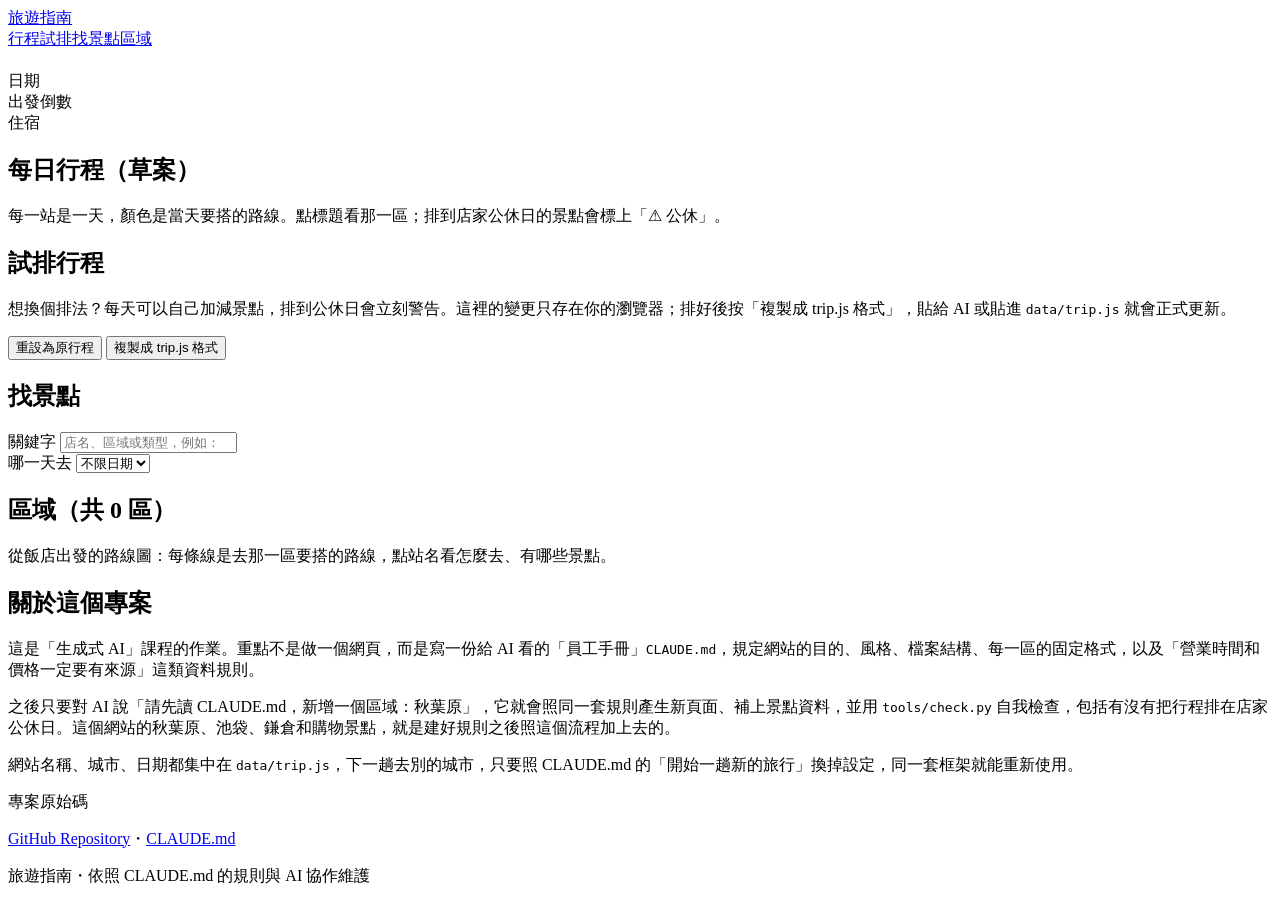
==== index.html @ 91788324 "Add files via upload" ====
<!DOCTYPE html>
<html lang="zh-Hant-TW">
<head>
  <meta charset="UTF-8">
  <meta name="viewport" content="width=device-width, initial-scale=1">
  <title>旅遊指南</title>
  <meta name="description" content="一個區域一頁的自由行指南。每個景點都附營業時間、公休日、價格與資料來源。">
  <link rel="stylesheet" href="assets/css/style.css">
</head>
<body>
  <header class="site-bar">
    <div class="container">
      <a class="site-logo" href="index.html">旅遊指南</a>
      <nav><a href="#itinerary">行程</a><a href="#plan">試排</a><a href="#search">找景點</a><a href="#areas">區域</a></nav>
    </div>
  </header>

  <header class="home-hero">
    <div class="container">
      <p class="kicker" id="trip-kicker"></p>
      <h1 id="trip-title"></h1>
      <dl class="trip-meta">
        <div><dt>日期</dt><dd><span class="num" id="trip-dates"></span></dd></div>
        <div><dt>出發倒數</dt><dd><span class="num" id="countdown"></span></dd></div>
        <div><dt>住宿</dt><dd id="hotel-name"></dd></div>
      </dl>
      <ol class="route-strip" id="route-strip" aria-label="每天去哪一區"></ol>
    </div>
  </header>

  <main class="container sheet">

    <section id="itinerary">
      <h2>每日行程（草案）</h2>
      <p>每一站是一天，顏色是當天要搭的路線。點標題看那一區；排到店家公休日的景點會標上「⚠ 公休」。</p>
      <ol class="day-list" id="day-list"></ol>
    </section>

    <section id="plan">
      <h2>試排行程</h2>
      <p>想換個排法？每天可以自己加減景點，排到公休日會立刻警告。這裡的變更只存在你的瀏覽器；排好後按「複製成 trip.js 格式」，貼給 AI 或貼進 <code>data/trip.js</code> 就會正式更新。</p>
      <div class="planner" id="planner"></div>
      <div class="planner-foot">
        <p class="planner-total" id="planner-total" aria-live="polite"></p>
        <div class="planner-actions">
          <button type="button" class="btn" id="planner-reset">重設為原行程</button>
          <button type="button" class="btn primary" id="planner-copy">複製成 trip.js 格式</button>
        </div>
        <p class="planner-msg" id="planner-msg" aria-live="polite"></p>
        <textarea class="planner-out" id="planner-out" rows="8" readonly hidden aria-label="trip.js 的 days 資料"></textarea>
      </div>
    </section>

    <section id="search">
      <h2>找景點</h2>
      <form class="search" id="spot-search" role="search">
        <div class="field grow">
          <label for="q">關鍵字</label>
          <input id="q" type="search" placeholder="店名、區域或類型，例如：書店、Animate、鎌倉" autocomplete="off">
        </div>
        <div class="field">
          <label for="q-day">哪一天去</label>
          <select id="q-day"><option value="">不限日期</option></select>
        </div>
      </form>
      <div class="chip-row" id="q-chips" aria-label="依類型篩選"></div>
      <p class="search-count" id="q-count" aria-live="polite"></p>
      <ul class="result-list" id="q-results"></ul>
    </section>

    <section id="areas">
      <h2>區域（共 <span id="area-count">0</span> 區）</h2>
      <p>從飯店出發的路線圖：每條線是去那一區要搭的路線，點站名看怎麼去、有哪些景點。</p>
      <div class="spider" id="spider-map"></div>
      <div class="spider-info" id="map-info" aria-live="polite"></div>
      <ol class="area-list" id="area-list"></ol>
    </section>

    <section id="about">
      <h2>關於這個專案</h2>
      <p>這是「生成式 AI」課程的作業。重點不是做一個網頁，而是寫一份給 AI 看的「員工手冊」<code>CLAUDE.md</code>，規定網站的目的、風格、檔案結構、每一區的固定格式，以及「營業時間和價格一定要有來源」這類資料規則。</p>
      <p>之後只要對 AI 說「請先讀 CLAUDE.md，新增一個區域：秋葉原」，它就會照同一套規則產生新頁面、補上景點資料，並用 <code>tools/check.py</code> 自我檢查，包括有沒有把行程排在店家公休日。這個網站的秋葉原、池袋、鎌倉和購物景點，就是建好規則之後照這個流程加上去的。</p>
      <p>網站名稱、城市、日期都集中在 <code>data/trip.js</code>，下一趟去別的城市，只要照 CLAUDE.md 的「開始一趟新的旅行」換掉設定，同一套框架就能重新使用。</p>
      <div class="callout note">
        <p class="callout-title">專案原始碼</p>
        <p><a href="https://github.com/YOUR-GITHUB-NAME/tokyo-guide">GitHub Repository</a>・<a href="https://github.com/YOUR-GITHUB-NAME/tokyo-guide/blob/main/CLAUDE.md">CLAUDE.md</a></p>
      </div>
    </section>

    <p class="rate-note" id="rate-note"></p>
  </main>

  <footer class="site-footer">
    <div class="container"><span data-site-name>旅遊指南</span>・依照 CLAUDE.md 的規則與 AI 協作維護</div>
  </footer>

  <script src="data/trip.js"></script>
  <script src="data/areas.js"></script>
  <script src="data/spots.js"></script>
  <script src="assets/js/site.js"></script>
</body>
</html>
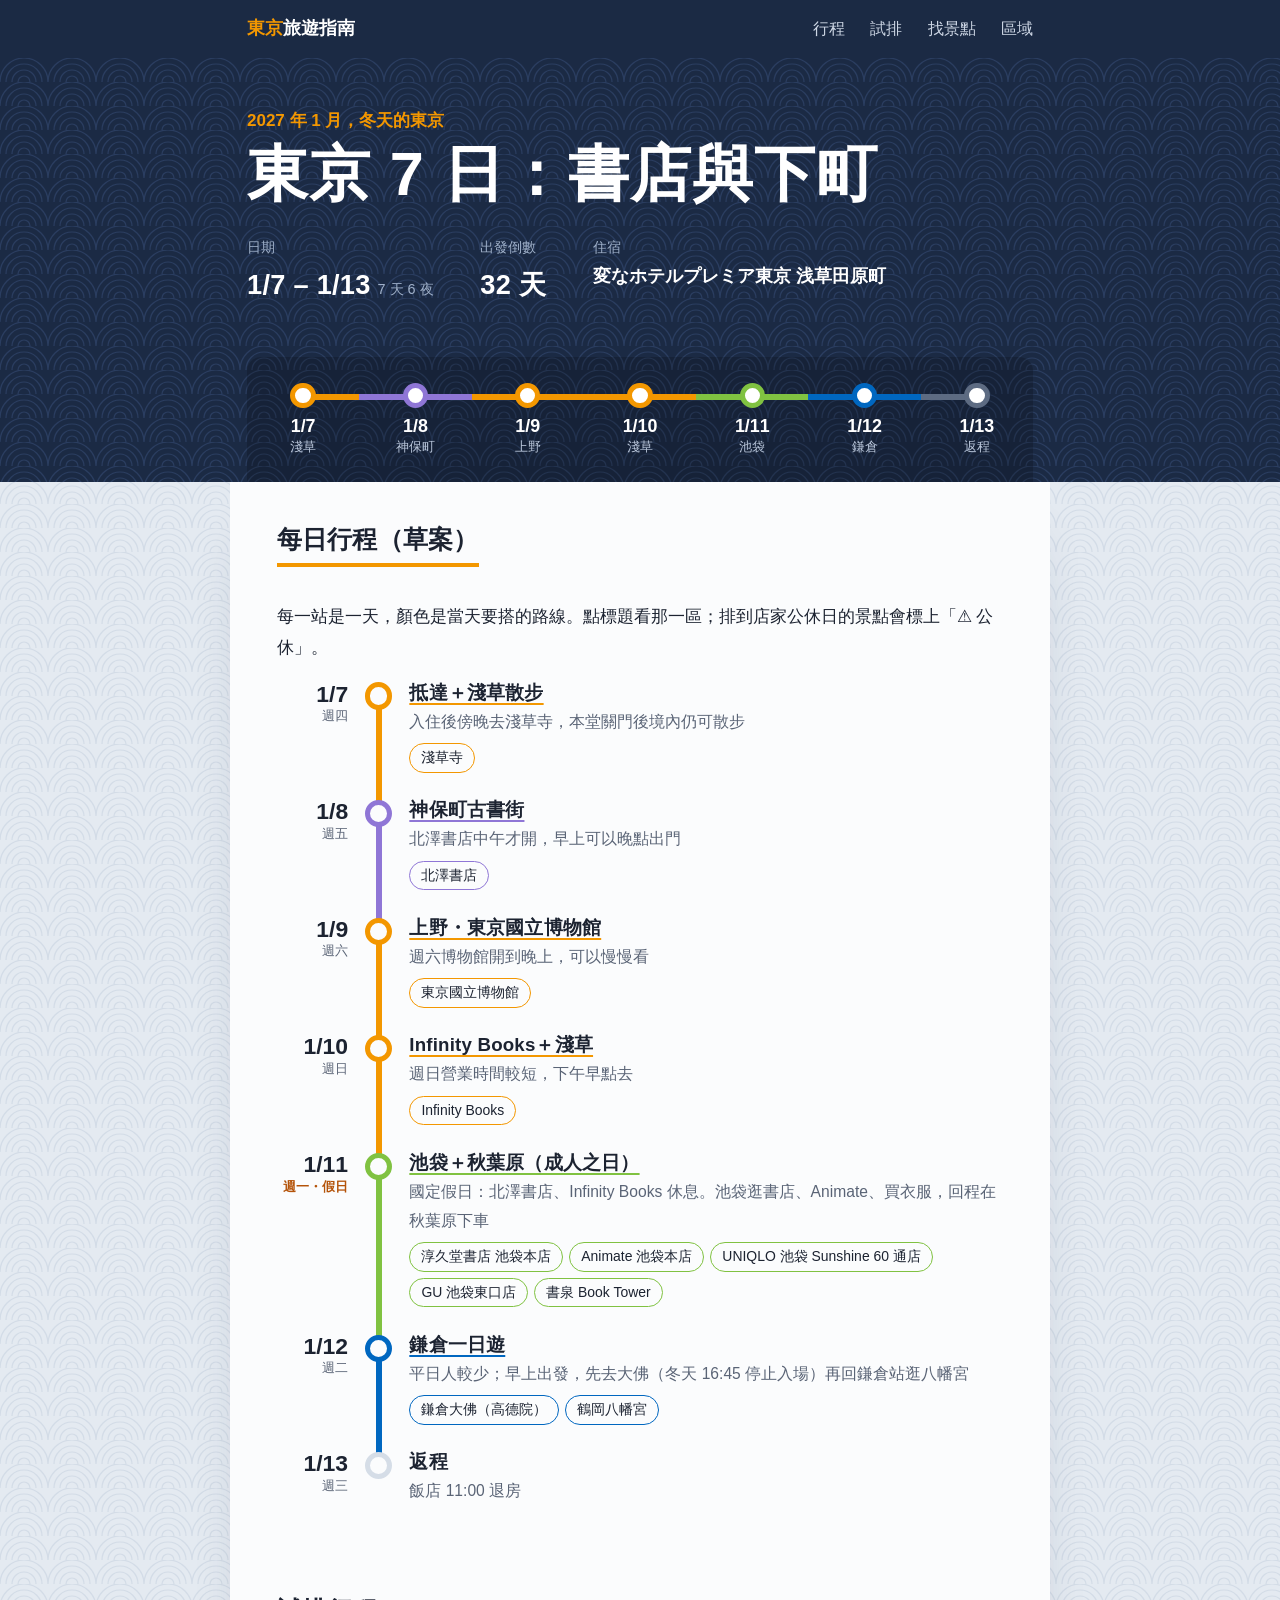
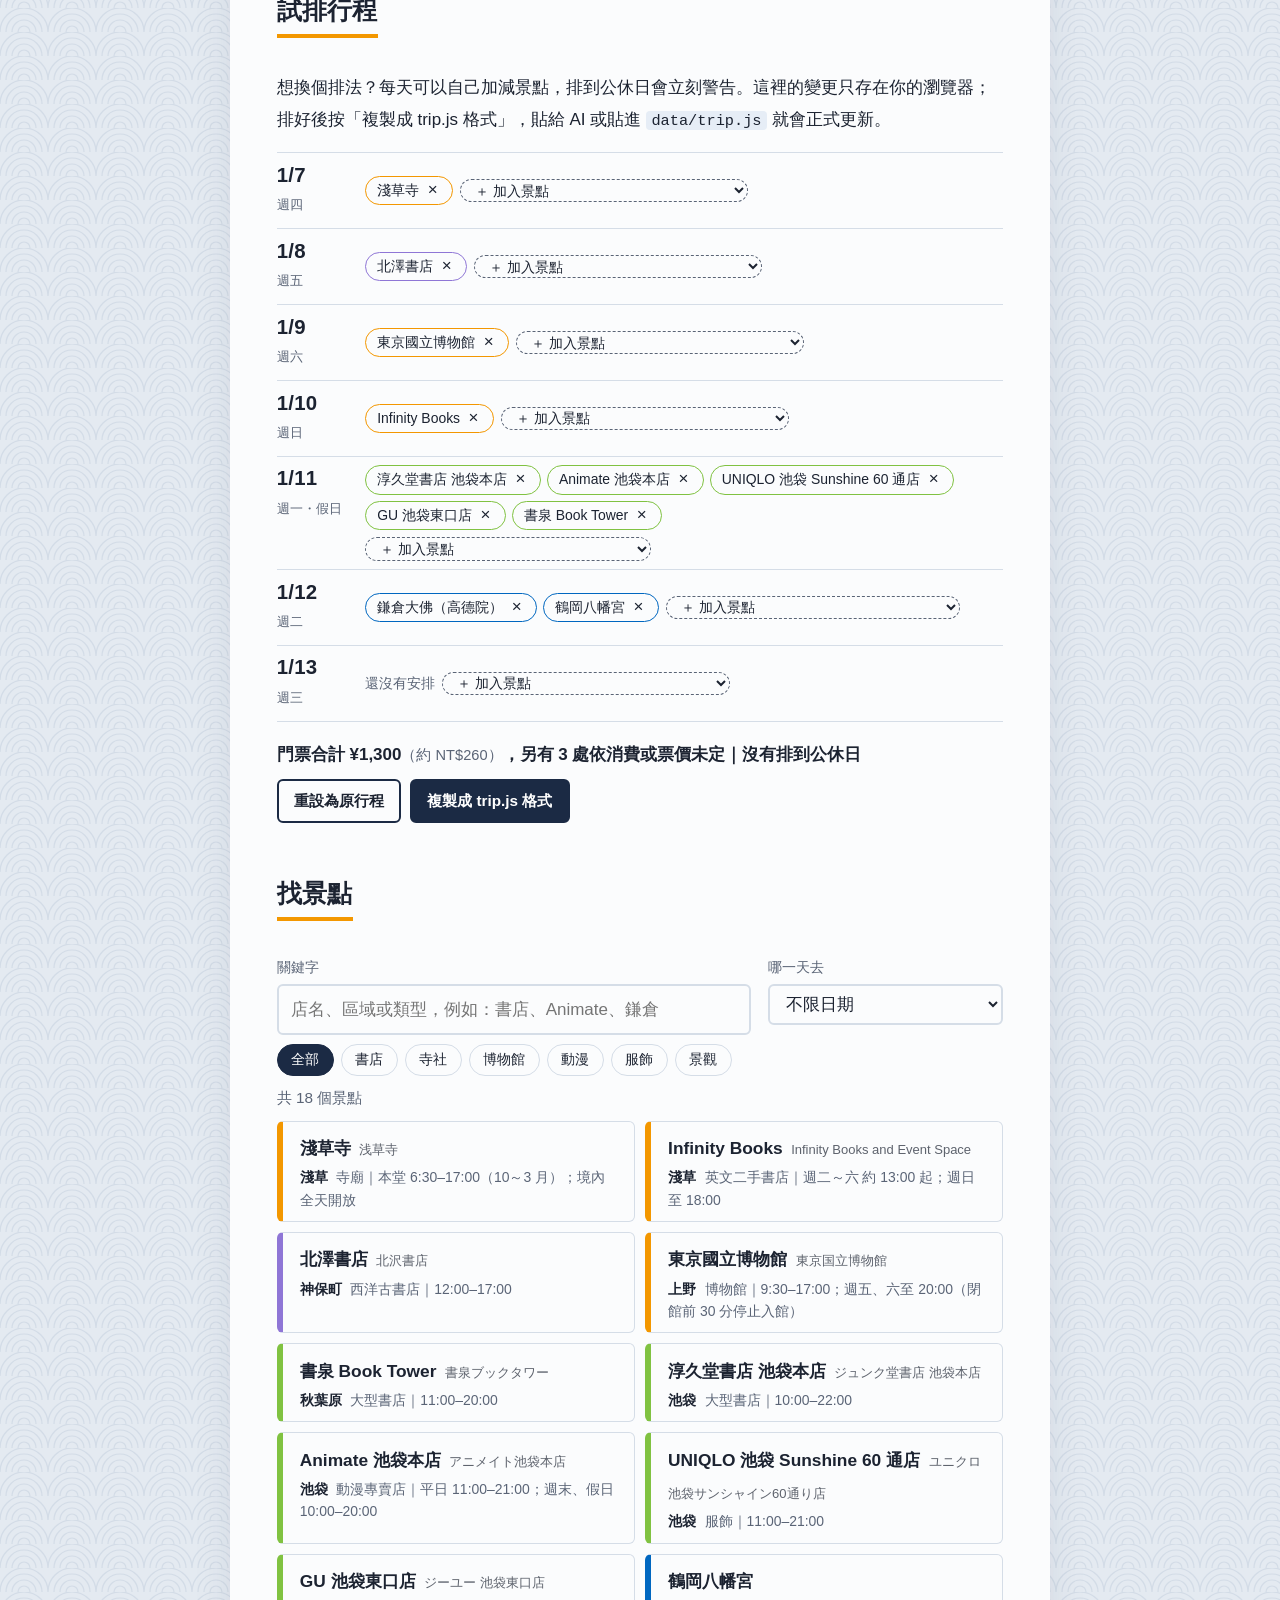
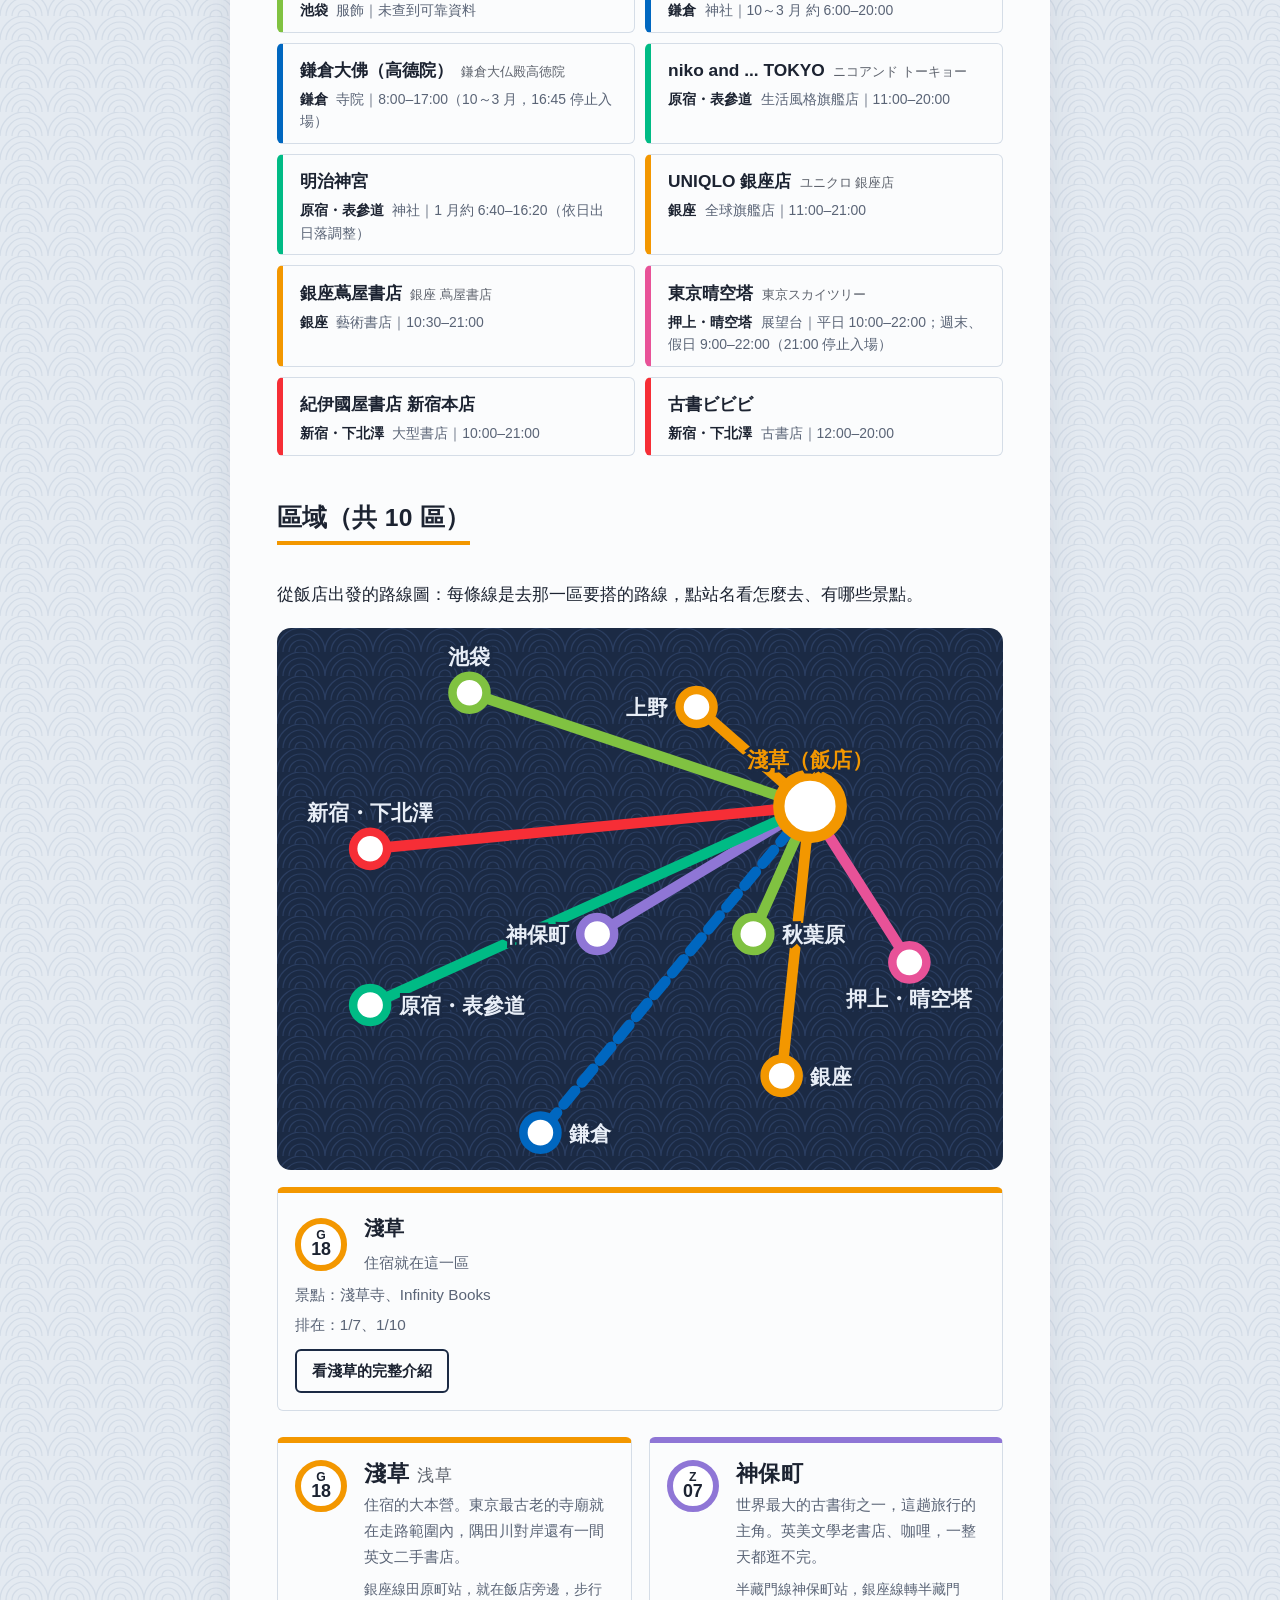
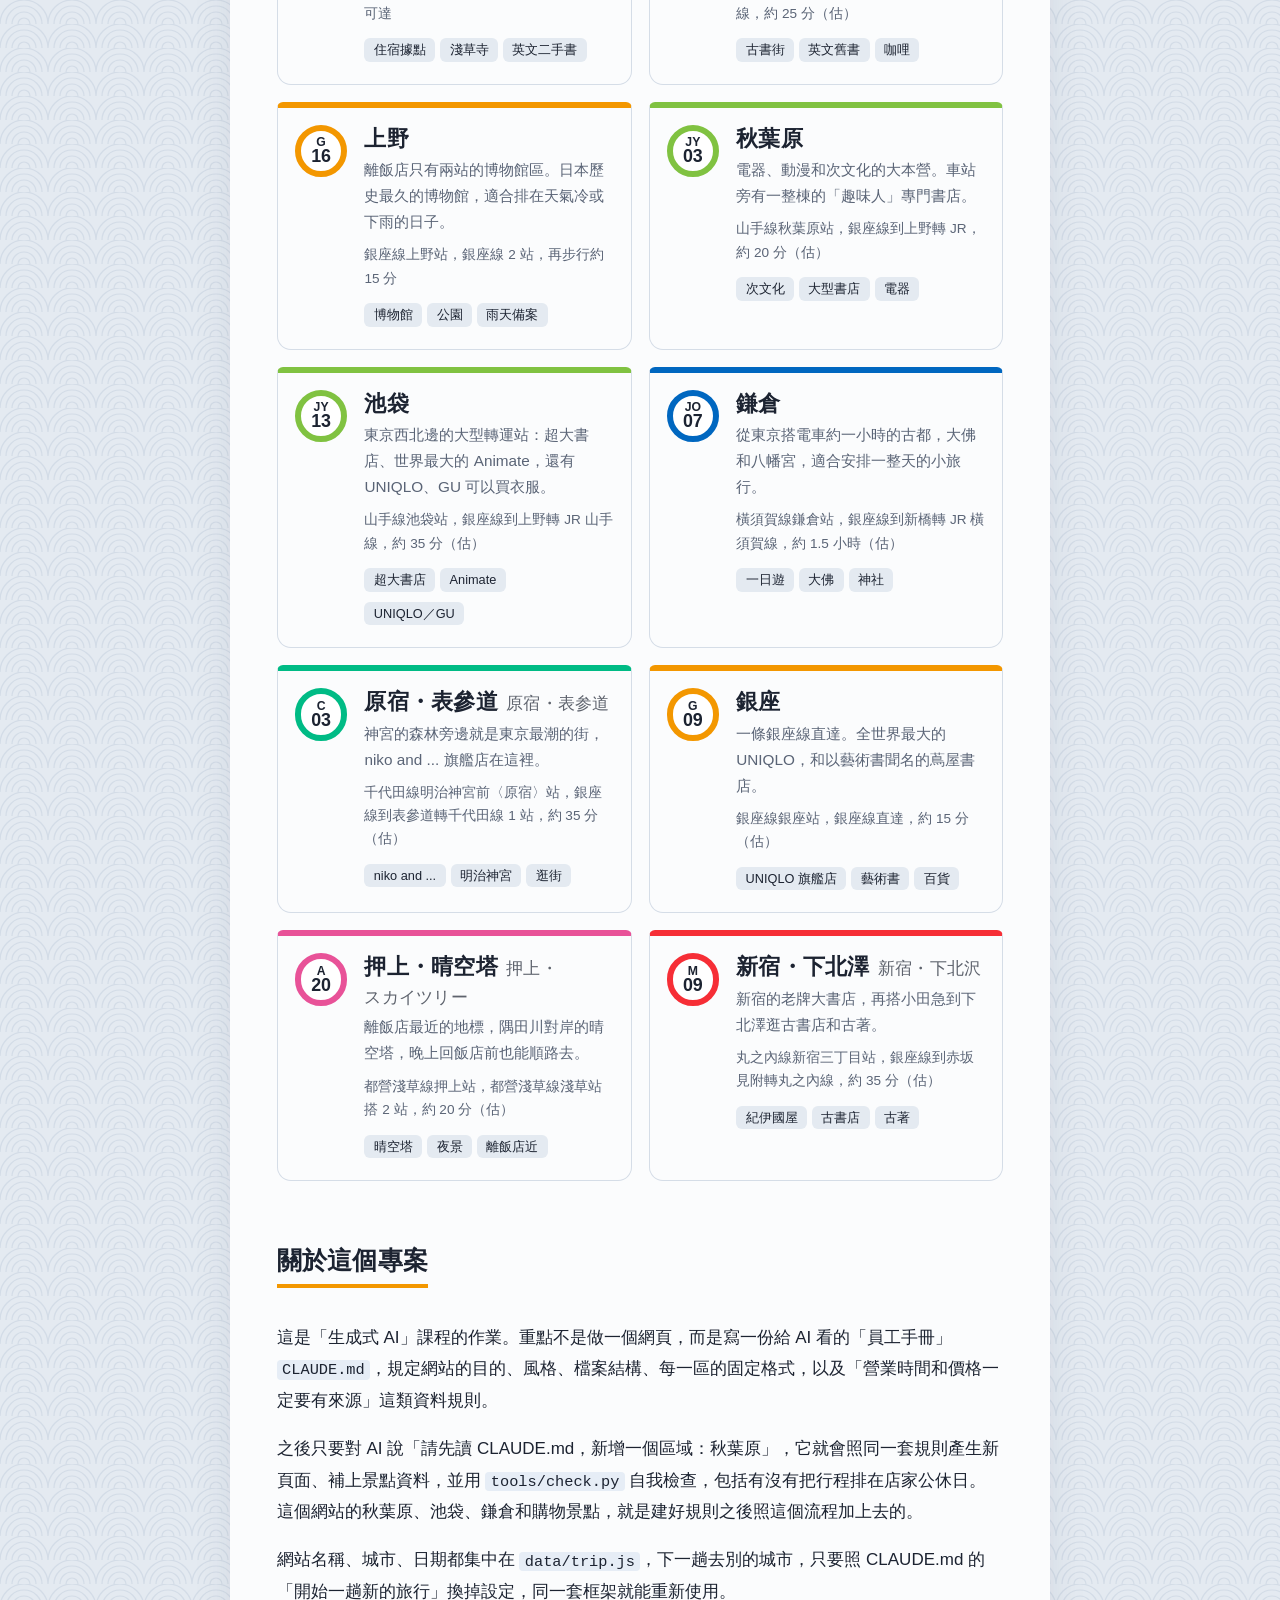
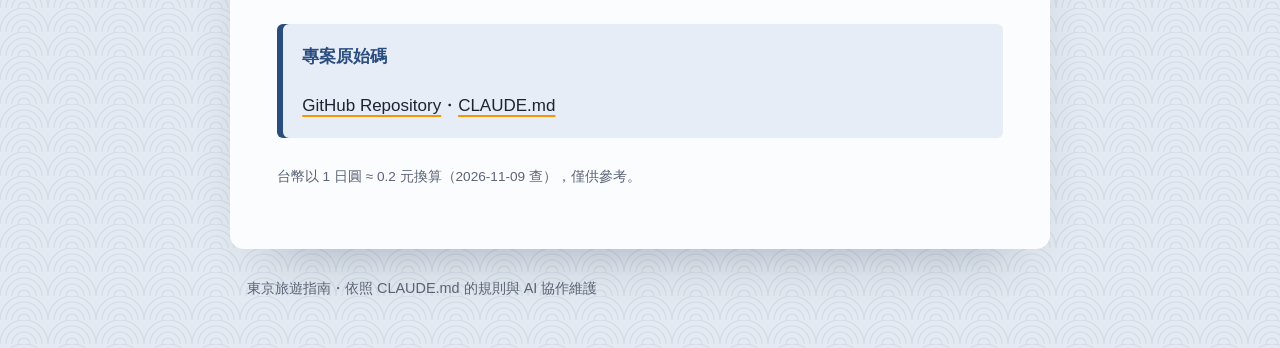
==== commit 91844b5c: "Update GitHub links in index.html" ====
--- a/index.html
+++ b/index.html
@@ -83,7 +83,7 @@
       <p>網站名稱、城市、日期都集中在 <code>data/trip.js</code>，下一趟去別的城市，只要照 CLAUDE.md 的「開始一趟新的旅行」換掉設定，同一套框架就能重新使用。</p>
       <div class="callout note">
         <p class="callout-title">專案原始碼</p>
-        <p><a href="https://github.com/YOUR-GITHUB-NAME/tokyo-guide">GitHub Repository</a>・<a href="https://github.com/YOUR-GITHUB-NAME/tokyo-guide/blob/main/CLAUDE.md">CLAUDE.md</a></p>
+        <p><a href="https://github.com/changshinyu/tokyo-guide">GitHub Repository</a>・<a href="https://github.com/changshinyu/tokyo-guide/blob/main/CLAUDE.md">CLAUDE.md</a></p>
       </div>
     </section>
 
--- a/assets/css/style.css
+++ b/assets/css/style.css
@@ -0,0 +1,427 @@
+/* =========================================================
+   旅遊指南 — 全站唯一樣式表
+   設計方向：「冬天的東京地鐵」
+   - 冬夜藍色帶（頁首）＋ 淡青海波紋的冬日天空底色
+   - 每一區用實際搭乘路線的代表色（--line），搭配圓形站號徽章
+   - 標題用粗黑體（站牌字），數字用 DIN 系等寬窄體（時刻表字）
+   規則：顏色 / 字級 / 間距只用下方變數；新元件加在「6. 元件」。
+   ========================================================= */
+
+/* ---------- 1. 變數 ---------- */
+:root {
+  --night: #1b2a44;        /* 冬夜藍：頁首色帶 */
+  --night-2: #243656;      /* 色帶上的波紋 */
+  --sky: #e4eaf1;          /* 冬日天空：頁面底色 */
+  --paper: #fbfcfd;        /* 內容紙張 */
+  --ink: #1c2331;
+  --ink-soft: #5a6476;
+  --rule: #d5dde7;
+  --ginza: #f39700;        /* 銀座線橘：飯店所在路線，全站主強調色 */
+  --line: var(--ginza);    /* 區域頁會由 site.js 換成該區路線色 */
+  --warn: #b45309;
+  --warn-soft: #fdf1df;
+  --note: #2b4c7e;
+  --note-soft: #e6edf6;
+  --tip-soft: #fff3e0;
+  --ok: #2f7a4a;
+
+  --font-sans: "Hiragino Sans", "Hiragino Kaku Gothic ProN", "Noto Sans TC", "Noto Sans JP", "PingFang TC", "Microsoft JhengHei", sans-serif;
+  --font-num: "DIN Alternate", "DIN 2014", "D-DIN", "Bahnschrift", "Roboto Condensed", "Arial Narrow", sans-serif;
+
+  --r-sm: 6px;
+  --r-lg: 14px;
+  --s1: 0.5rem;
+  --s2: 1rem;
+  --s3: 1.5rem;
+  --s4: 2.75rem;
+  --max: 820px;
+
+  /* 青海波紋（SVG），淺色模式 */
+  --wave-sky: url("data:image/svg+xml,%3Csvg xmlns='http://www.w3.org/2000/svg' width='48' height='24' viewBox='0 0 48 24'%3E%3Cg stroke='%23d3dce7' stroke-width='1.2'%3E%3Cg fill='%23e4eaf1'%3E%3Ccircle cx='24' cy='0' r='24'/%3E%3Ccircle cx='0' cy='12' r='24'/%3E%3Ccircle cx='48' cy='12' r='24'/%3E%3Ccircle cx='24' cy='24' r='24'/%3E%3C/g%3E%3Cg fill='none'%3E%3Ccircle cx='24' cy='24' r='18'/%3E%3Ccircle cx='24' cy='24' r='12'/%3E%3Ccircle cx='24' cy='24' r='6'/%3E%3C/g%3E%3C/g%3E%3C/svg%3E");
+  --wave-night: url("data:image/svg+xml,%3Csvg xmlns='http://www.w3.org/2000/svg' width='48' height='24' viewBox='0 0 48 24'%3E%3Cg stroke='%232a3d60' stroke-width='1.2'%3E%3Cg fill='%231b2a44'%3E%3Ccircle cx='24' cy='0' r='24'/%3E%3Ccircle cx='0' cy='12' r='24'/%3E%3Ccircle cx='48' cy='12' r='24'/%3E%3Ccircle cx='24' cy='24' r='24'/%3E%3C/g%3E%3Cg fill='none'%3E%3Ccircle cx='24' cy='24' r='18'/%3E%3Ccircle cx='24' cy='24' r='12'/%3E%3Ccircle cx='24' cy='24' r='6'/%3E%3C/g%3E%3C/g%3E%3C/svg%3E");
+}
+
+@media (prefers-color-scheme: dark) {
+  :root {
+    --sky: #121a28;
+    --paper: #1a2333;
+    --ink: #e8edf4;
+    --ink-soft: #a3aec0;
+    --rule: #2e3a4f;
+    --warn: #f0a24b;
+    --warn-soft: #3a2a17;
+    --note: #9cb9e6;
+    --note-soft: #1f2c42;
+    --tip-soft: #362916;
+    --ok: #7cc495;
+    --wave-sky: url("data:image/svg+xml,%3Csvg xmlns='http://www.w3.org/2000/svg' width='48' height='24' viewBox='0 0 48 24'%3E%3Cg stroke='%231c2638' stroke-width='1.2'%3E%3Cg fill='%23121a28'%3E%3Ccircle cx='24' cy='0' r='24'/%3E%3Ccircle cx='0' cy='12' r='24'/%3E%3Ccircle cx='48' cy='12' r='24'/%3E%3Ccircle cx='24' cy='24' r='24'/%3E%3C/g%3E%3Cg fill='none'%3E%3Ccircle cx='24' cy='24' r='18'/%3E%3Ccircle cx='24' cy='24' r='12'/%3E%3Ccircle cx='24' cy='24' r='6'/%3E%3C/g%3E%3C/g%3E%3C/svg%3E");
+  }
+}
+
+/* ---------- 2. 基礎 ---------- */
+* { box-sizing: border-box; }
+html { font-size: 17px; scroll-behavior: smooth; }
+@media (prefers-reduced-motion: reduce) { html { scroll-behavior: auto; } }
+
+body {
+  margin: 0;
+  background: var(--sky) var(--wave-sky) repeat;
+  color: var(--ink);
+  font-family: var(--font-sans);
+  line-height: 1.85;
+  -webkit-font-smoothing: antialiased;
+}
+a { color: inherit; text-decoration-color: var(--line); text-decoration-thickness: 2px; text-underline-offset: 4px; }
+a:hover { color: var(--line); }
+:focus-visible { outline: 3px solid var(--line); outline-offset: 3px; border-radius: 4px; }
+
+h1, h2, h3 { line-height: 1.3; font-weight: 800; letter-spacing: 0.01em; text-wrap: balance; word-break: keep-all; }
+h2 {
+  margin: var(--s4) 0 var(--s2);
+  font-size: 1.45rem;
+  padding-bottom: 0.4rem;
+  border-bottom: 4px solid var(--line);
+  display: inline-block;
+}
+h3 { font-size: 1.12rem; }
+code { font-size: 0.9em; background: var(--note-soft); padding: 0.05em 0.35em; border-radius: 4px; }
+
+.container { max-width: var(--max); margin: 0 auto; padding: 0 var(--s2); }
+.num { font-family: var(--font-num); font-variant-numeric: tabular-nums; letter-spacing: 0.01em; }
+.ja { font-weight: 400; font-size: 0.75em; opacity: 0.7; margin-left: 0.5rem; }
+
+/* 內容紙張：浮在青海波紋上 */
+.sheet {
+  background: var(--paper);
+  padding: var(--s2) var(--s4) var(--s4);
+  border-radius: 0 0 var(--r-lg) var(--r-lg);
+  box-shadow: 0 30px 60px -40px rgba(27, 42, 68, 0.45);
+}
+.sheet > section:first-of-type h2,
+.sheet > .toc + section h2 { margin-top: var(--s3); }
+
+/* ---------- 3. 頂部列 / 頁尾 ---------- */
+.site-bar { background: var(--night); color: #fff; }
+.site-bar .container {
+  display: flex; align-items: center; justify-content: space-between; height: 3.4rem;
+}
+.site-logo { color: #fff; font-weight: 800; text-decoration: none; font-size: 1.05rem; }
+.site-logo span { color: var(--ginza); }
+.site-logo:hover { color: #fff; }
+.site-bar nav a { margin-left: var(--s3); font-size: 0.92rem; color: #cfd8e6; text-decoration: none; }
+.site-bar nav a:hover { color: #fff; }
+
+.site-footer { padding: var(--s3) 0 var(--s4); color: var(--ink-soft); font-size: 0.85rem; }
+
+/* ---------- 4. 首頁 ---------- */
+.home-hero {
+  background: var(--night) var(--wave-night) repeat;
+  color: #fff;
+  padding: var(--s4) 0 0;
+}
+.home-hero .kicker { margin: 0; color: var(--ginza); font-weight: 700; }
+.home-hero h1 {
+  margin: 0.2rem 0 var(--s3);
+  font-size: clamp(2.2rem, 6vw, 3.6rem);
+  line-height: 1.15;
+  letter-spacing: 0.02em;
+}
+.trip-meta {
+  display: flex; flex-wrap: wrap; gap: var(--s1) var(--s4);
+  margin: 0 0 var(--s4);
+}
+.trip-meta dt { color: #9fb0c9; font-size: 0.8rem; }
+.trip-meta dd { margin: 0; font-size: 1.05rem; font-weight: 700; }
+.trip-meta .num { font-size: 1.6rem; font-weight: 700; }
+.trip-meta small { color: #9fb0c9; font-weight: 400; margin-left: 0.4rem; font-size: 0.85rem; }
+
+/* 路線圖：每一站是一天，顏色是那天的區域路線色 */
+.route-strip {
+  list-style: none; margin: 0; padding: var(--s3) 0 var(--s3);
+  display: grid; grid-template-columns: repeat(var(--stops, 7), 1fr);
+  background: rgba(0, 0, 0, 0.18);
+  border-radius: var(--r-lg) var(--r-lg) 0 0;
+}
+.route-strip li { position: relative; text-align: center; }
+.route-strip li::before {           /* 軌道 */
+  content: ""; position: absolute; top: 0.65rem; left: 0; right: 0; height: 6px;
+  background: var(--c, #5d6b82);
+}
+.route-strip li:first-child::before { left: 50%; }
+.route-strip li:last-child::before { right: 50%; }
+.route-strip a, .route-strip span.stop {
+  position: relative; display: block; color: #fff; text-decoration: none;
+}
+.route-strip .dot {
+  display: block; width: 1.5rem; height: 1.5rem; margin: 0 auto 0.45rem;
+  border-radius: 50%; background: #fff; border: 5px solid var(--c, #5d6b82);
+}
+.route-strip .date { display: block; font-family: var(--font-num); font-size: 1.05rem; font-weight: 700; line-height: 1.2; }
+.route-strip .where { display: block; font-size: 0.78rem; color: #b9c6da; line-height: 1.4; }
+.route-strip a:hover .where { color: #fff; }
+.route-strip a:hover .dot { transform: scale(1.12); }
+
+/* 每日行程：直的路線圖 */
+.day-list { list-style: none; padding: 0; margin: var(--s2) 0; }
+.day {
+  position: relative;
+  display: grid; grid-template-columns: 4.2rem 1.6rem 1fr; gap: 0 var(--s2);
+  padding-bottom: var(--s3);
+}
+.day::before {                      /* 軌道 */
+  content: ""; position: absolute; left: calc(4.2rem + var(--s2) + 0.8rem - 3px);
+  top: 0.9rem; bottom: -0.9rem; width: 6px; background: var(--c, var(--rule));
+}
+.day:last-child::before { display: none; }
+.day-date { font-family: var(--font-num); font-size: 1.35rem; font-weight: 700; line-height: 1.2; text-align: right; }
+.day-date small { display: block; font-family: var(--font-sans); font-size: 0.78rem; font-weight: 400; color: var(--ink-soft); }
+.day.holiday .day-date small { color: var(--warn); font-weight: 700; }
+.day-dot {
+  position: relative; z-index: 1; width: 1.6rem; height: 1.6rem; margin-top: 0.1rem;
+  border-radius: 50%; background: var(--paper); border: 5px solid var(--c, var(--rule));
+}
+.day h3 { margin: 0; font-size: 1.1rem; }
+.day h3 a { text-decoration-color: var(--c, var(--rule)); }
+.day p { margin: 0.15rem 0 0; color: var(--ink-soft); font-size: 0.92rem; }
+.day-spots { margin-top: 0.4rem; display: flex; flex-wrap: wrap; gap: 0.35rem; }
+.pill {
+  display: inline-block; padding: 0.05rem 0.65rem; border-radius: 999px;
+  background: var(--paper); border: 1.5px solid var(--c, var(--rule));
+  font-size: 0.82rem; text-decoration: none;
+}
+.pill:hover { background: var(--c, var(--rule)); color: #fff; }
+.pill.closed { border-color: var(--warn); background: var(--warn-soft); color: var(--warn); }
+
+/* 區域卡片：路線圖例 */
+.area-list { list-style: none; padding: 0; display: grid; grid-template-columns: 1fr 1fr; gap: var(--s2); }
+.area-card a {
+  display: grid; grid-template-columns: auto 1fr; gap: 0 var(--s2); align-items: start;
+  height: 100%; padding: var(--s2);
+  border: 1.5px solid var(--rule); border-top: 6px solid var(--c);
+  border-radius: var(--r-sm) var(--r-sm) var(--r-lg) var(--r-lg);
+  text-decoration: none; background: var(--paper);
+}
+.area-card a:hover { border-color: var(--c); color: inherit; }
+.area-card h3 { margin: 0; font-size: 1.3rem; }
+.area-card p { margin: 0.2rem 0 0.5rem; font-size: 0.9rem; color: var(--ink-soft); line-height: 1.7; }
+.area-card .how { font-size: 0.8rem; color: var(--ink-soft); }
+.tag { display: inline-block; margin: 0 0.3rem 0.3rem 0; padding: 0 0.55rem; border-radius: var(--r-sm); background: var(--sky); font-size: 0.75rem; }
+
+/* 找景點：搜尋表單、類型按鈕、結果清單 */
+.search { display: flex; flex-wrap: wrap; gap: var(--s2); margin: var(--s2) 0 var(--s1); }
+.search .field { display: flex; flex-direction: column; gap: 0.2rem; }
+.search .grow { flex: 1 1 16rem; }
+.search label { font-size: 0.82rem; color: var(--ink-soft); }
+.search input, .search select {
+  font: inherit; font-size: 1rem; color: var(--ink); background: var(--paper);
+  border: 2px solid var(--rule); border-radius: var(--r-sm); padding: 0.45rem 0.7rem;
+}
+.search input:focus, .search select:focus { border-color: var(--ginza); outline: none; }
+.chip-row { display: flex; flex-wrap: wrap; gap: 0.4rem; margin: var(--s1) 0; }
+.chip {
+  font: inherit; font-size: 0.85rem; color: var(--ink); background: var(--paper);
+  border: 1.5px solid var(--rule); border-radius: 999px; padding: 0.1rem 0.8rem; cursor: pointer;
+}
+.chip:hover { border-color: var(--ink-soft); }
+.chip[aria-pressed="true"] { background: var(--night); border-color: var(--night); color: #fff; }
+.search-count { margin: var(--s1) 0; font-size: 0.9rem; color: var(--ink-soft); }
+.result-list { list-style: none; padding: 0; margin: 0; display: grid; grid-template-columns: 1fr 1fr; gap: 0.6rem; }
+.result {
+  padding: 0.6rem var(--s2); border: 1.5px solid var(--rule); border-left: 6px solid var(--c, var(--rule));
+  border-radius: var(--r-sm); background: var(--paper);
+}
+.result a { text-decoration: none; }
+.result a:hover strong { color: var(--c, var(--ink)); }
+.result strong { font-size: 1.02rem; }
+.result-meta, .result-status { margin: 0.1rem 0 0; font-size: 0.82rem; color: var(--ink-soft); line-height: 1.6; }
+.result-area { font-weight: 700; color: var(--ink); margin-right: 0.5rem; }
+.result-status { color: var(--ok); font-weight: 700; }
+.result.is-closed { opacity: 0.75; }
+.result.is-closed .result-status { color: var(--warn); }
+
+
+/* 從飯店出發的路線圖（蜘蛛圖） */
+.spider { margin: var(--s2) 0; background: var(--night) var(--wave-night) repeat; border-radius: var(--r-lg); padding: var(--s1); }
+.spider svg { display: block; width: 100%; height: auto; }
+.sp-line { fill: none; stroke-width: 1.5; stroke-linecap: round; stroke-linejoin: round; }
+.sp-line.far { stroke-dasharray: 2.5 1.5; }
+.sp-stop { cursor: pointer; outline: none; }
+.sp-stop .sp-hit { fill: transparent; stroke: none; }
+.sp-stop .sp-dot { fill: #fff; stroke-width: 1.2; transition: r 0.15s; }
+.sp-stop.hub .sp-dot { stroke-width: 1.6; }
+.sp-stop text { fill: #e8eef7; font-size: 2.9px; font-weight: 700; font-family: var(--font-sans); paint-order: stroke; stroke: var(--night); stroke-width: 0.8px; }
+.sp-stop:hover .sp-dot, .sp-stop:focus-visible .sp-dot, .sp-stop.is-active .sp-dot { r: 3.4; }
+.sp-stop.hub:hover .sp-dot, .sp-stop.hub.is-active .sp-dot { r: 4.4; }
+.sp-stop.is-active text, .sp-stop:focus-visible text { fill: var(--ginza); }
+@media (prefers-reduced-motion: reduce) { .sp-stop .sp-dot { transition: none; } }
+.spider-info {
+  margin: 0 0 var(--s3); padding: var(--s2); border: 1.5px solid var(--rule); border-top: 6px solid var(--c, var(--rule));
+  border-radius: var(--r-sm); background: var(--paper);
+}
+.spider-info .mi-head { display: flex; gap: var(--s2); align-items: center; }
+.spider-info strong { font-size: 1.2rem; }
+.spider-info p { margin: 0.1rem 0; font-size: 0.9rem; color: var(--ink-soft); }
+.spider-info .btn { margin-top: var(--s1); }
+
+/* 按鈕 */
+.btn {
+  display: inline-block; font: inherit; font-size: 0.9rem; font-weight: 700; cursor: pointer; text-decoration: none;
+  padding: 0.35rem 0.9rem; border-radius: var(--r-sm); border: 2px solid var(--night); background: var(--paper); color: var(--ink);
+}
+.btn:hover { background: var(--sky); color: var(--ink); }
+.btn.primary { background: var(--night); color: #fff; }
+.btn.primary:hover { background: var(--night-2); color: #fff; }
+
+/* 試排行程 */
+.planner { border-top: 1.5px solid var(--rule); margin-top: var(--s2); }
+.pl-day { display: grid; grid-template-columns: 4.2rem 1fr; gap: var(--s2); padding: var(--s1) 0; border-bottom: 1.5px solid var(--rule); }
+.pl-date .num { display: block; font-size: 1.2rem; font-weight: 700; line-height: 1.3; }
+.pl-date small { color: var(--ink-soft); font-size: 0.78rem; }
+.pl-body { display: flex; flex-wrap: wrap; align-items: center; gap: 0.4rem; }
+.pl-pills { display: flex; flex-wrap: wrap; gap: 0.35rem; }
+.pl-empty { color: var(--ink-soft); font-size: 0.85rem; }
+.pl-x {
+  font: inherit; margin-left: 0.3rem; padding: 0 0.2rem; border: 0; background: none; cursor: pointer;
+  color: inherit; font-size: 1rem; line-height: 1;
+}
+.pl-add {
+  font: inherit; font-size: 0.85rem; color: var(--ink); background: var(--paper);
+  border: 1.5px dashed var(--ink-soft); border-radius: 999px; padding: 0.1rem 0.6rem; max-width: 100%;
+}
+.planner-foot { margin-top: var(--s2); }
+.planner-total { font-weight: 700; margin: 0 0 var(--s1); }
+.planner-total.has-conflict { color: var(--warn); }
+.planner-actions { display: flex; flex-wrap: wrap; gap: var(--s1); }
+.planner-msg { font-size: 0.88rem; color: var(--ink-soft); margin: var(--s1) 0 0; }
+.planner-out { width: 100%; margin-top: var(--s1); font-family: ui-monospace, Menlo, Consolas, monospace; font-size: 0.8rem; border: 1.5px solid var(--rule); border-radius: var(--r-sm); background: var(--sky); color: var(--ink); padding: var(--s1); }
+
+/* ---------- 5. 區域頁 ---------- */
+.area-hero {
+  background: var(--night) var(--wave-night) repeat;
+  color: #fff;
+  border-bottom: 10px solid var(--line);
+  padding: var(--s4) 0 var(--s3);
+}
+.area-hero .container { display: grid; grid-template-columns: auto 1fr; gap: 0 var(--s3); align-items: center; }
+.area-kicker { margin: 0; grid-row: span 3; }
+.area-hero h1 { margin: 0; font-size: clamp(2.4rem, 7vw, 3.8rem); line-height: 1.1; }
+.area-summary { margin: 0.4rem 0 0; color: #d3dceb; max-width: 36em; }
+.area-days { margin: 0.4rem 0 0; font-size: 0.85rem; color: var(--ginza); font-weight: 700; }
+
+.toc { margin: var(--s2) 0 0; font-size: 0.88rem; display: flex; flex-wrap: wrap; gap: 0.3rem var(--s2); }
+.toc a { text-decoration: none; color: var(--ink-soft); }
+.toc a:hover { color: var(--line); }
+
+.area-nav { display: flex; gap: var(--s2); margin-top: var(--s4); }
+.area-nav a {
+  flex: 1; padding: var(--s2); border: 1.5px solid var(--rule); border-radius: var(--r-sm);
+  text-decoration: none; font-weight: 700;
+}
+.area-nav a:hover { border-color: var(--line); }
+.area-nav .next { text-align: right; }
+.area-nav small { display: block; font-weight: 400; color: var(--ink-soft); }
+
+/* ---------- 6. 元件 ---------- */
+
+/* 站號徽章（.badge）：圓形站牌，字母在上、數字在下；顏色來自 --c */
+.badge {
+  display: inline-grid; place-items: center; align-content: center;
+  width: 3.1rem; height: 3.1rem; border-radius: 50%;
+  background: #fff; border: 6px solid var(--c, var(--line)); color: #1c2331;
+  font-family: var(--font-num); font-weight: 700; line-height: 1;
+}
+.badge .l { font-size: 0.72rem; }
+.badge .n { font-size: 1.05rem; }
+.badge.big { width: 5.2rem; height: 5.2rem; border-width: 9px; }
+.badge.big .l { font-size: 1.1rem; }
+.badge.big .n { font-size: 1.8rem; }
+
+/* 速覽 */
+.quick-facts { list-style: none; padding: 0; margin: var(--s2) 0; border-top: 1.5px solid var(--rule); }
+.quick-facts li { padding: 0.45rem 0; border-bottom: 1.5px solid var(--rule); }
+.quick-facts strong { display: inline-block; min-width: 5.5em; }
+
+/* 路線：沿著該區路線色的直線走 */
+.route { list-style: none; padding: 0; counter-reset: step; margin: var(--s2) 0; }
+.route li {
+  counter-increment: step; position: relative; min-height: 3.2rem; padding: 0.2rem 0 var(--s2) 2.9rem;
+}
+.route li::after {
+  content: ""; position: absolute; left: 0.72rem; top: 1.9rem; bottom: -0.1rem; width: 5px; background: var(--line);
+}
+.route li:last-child::after { display: none; }
+.route li::before {
+  content: counter(step); position: absolute; left: 0; top: 0.1rem;
+  width: 1.9rem; height: 1.9rem; border-radius: 50%; background: var(--paper); border: 5px solid var(--line);
+  font-family: var(--font-num); font-size: 0.8rem; font-weight: 700; display: grid; place-items: center; line-height: 1;
+}
+
+/* 景點卡片（.spot）：site.js 在最前面插入 .spot-head 與 .spot-facts */
+.spot {
+  margin: var(--s3) 0; padding: var(--s2) var(--s3) var(--s2);
+  border: 1.5px solid var(--rule); border-left: 8px solid var(--line); border-radius: var(--r-sm);
+  background: var(--paper);
+}
+.spot-head { display: flex; justify-content: space-between; align-items: baseline; gap: var(--s1); flex-wrap: wrap; }
+.spot-head h3 { margin: 0; font-size: 1.3rem; }
+.spot-type { font-size: 0.8rem; color: var(--ink-soft); border: 1.5px solid var(--rule); padding: 0 0.5rem; border-radius: var(--r-sm); }
+.spot-facts {
+  display: grid; grid-template-columns: 5.5rem 1fr; gap: 0.2rem var(--s1);
+  margin: var(--s1) 0 var(--s2); padding: var(--s1) var(--s2);
+  background: var(--sky); border-radius: var(--r-sm); font-size: 0.9rem;
+}
+.spot-facts dt { color: var(--ink-soft); }
+.spot-facts dd { margin: 0; }
+.spot p { max-width: 38em; }
+.spot-source { margin: var(--s1) 0 0; color: var(--ink-soft); font-size: 0.78rem; }
+.spot-source a { text-decoration-color: var(--rule); }
+.badge-verify {
+  display: inline-block; padding: 0 0.5rem; border-radius: var(--r-sm);
+  background: var(--warn-soft); color: var(--warn); font-size: 0.78rem; font-weight: 700;
+}
+.spot-missing { color: var(--warn); font-weight: 700; }
+
+/* 金額 */
+.yen { white-space: nowrap; font-family: var(--font-num); font-weight: 700; }
+.yen .twd { font-family: var(--font-sans); color: var(--ink-soft); font-weight: 400; font-size: 0.86em; }
+
+/* 美食清單 */
+.food-list { list-style: none; padding: 0; }
+.food-list li { padding: var(--s1) 0 var(--s1) var(--s2); border-left: 4px solid var(--rule); margin-bottom: var(--s1); }
+.food-list strong { display: block; }
+
+/* 提醒框 */
+.callout { margin: var(--s2) 0; padding: var(--s2) var(--s3); border-radius: var(--r-sm); }
+.callout > :first-child { margin-top: 0; }
+.callout > :last-child { margin-bottom: 0; }
+.callout .callout-title { font-weight: 800; margin-bottom: 0.3rem; }
+.callout.tip { background: var(--tip-soft); box-shadow: inset 6px 0 0 var(--ginza); }
+.callout.note { background: var(--note-soft); box-shadow: inset 6px 0 0 var(--note); }
+.callout.note .callout-title { color: var(--note); }
+.callout.warn { background: var(--warn-soft); box-shadow: inset 6px 0 0 var(--warn); }
+.callout.warn .callout-title { color: var(--warn); }
+
+.rate-note { color: var(--ink-soft); font-size: 0.8rem; margin-top: var(--s3); }
+
+/* ---------- 7. 響應式 ---------- */
+@media (max-width: 720px) {
+  html { font-size: 16px; }
+  .site-bar nav a { margin-left: var(--s2); font-size: 0.85rem; }
+  .sheet { padding: var(--s1) var(--s2) var(--s3); border-radius: 0; }
+  .area-list, .result-list { grid-template-columns: 1fr; }
+  .area-nav { flex-direction: column; }
+  .area-nav .next { text-align: left; }
+  .route-strip .where { display: none; }
+  .route-strip .date { font-size: 0.85rem; }
+  .route-strip .dot { width: 1.2rem; height: 1.2rem; border-width: 4px; }
+  .trip-meta { gap: var(--s1) var(--s3); }
+  .area-hero .container { grid-template-columns: 1fr; }
+  .area-kicker { grid-row: auto; margin-bottom: var(--s1); }
+  .badge.big { width: 4rem; height: 4rem; border-width: 7px; }
+  .badge.big .n { font-size: 1.4rem; }
+  .day { grid-template-columns: 3.4rem 1.6rem 1fr; gap: 0 0.7rem; }
+  .day::before { left: calc(3.4rem + 0.7rem + 0.8rem - 3px); }
+  .pl-day { grid-template-columns: 3.4rem 1fr; gap: 0.7rem; }
+  .sp-stop text { font-size: 3.6px; }
+  .spot { padding: var(--s2); }
+}
